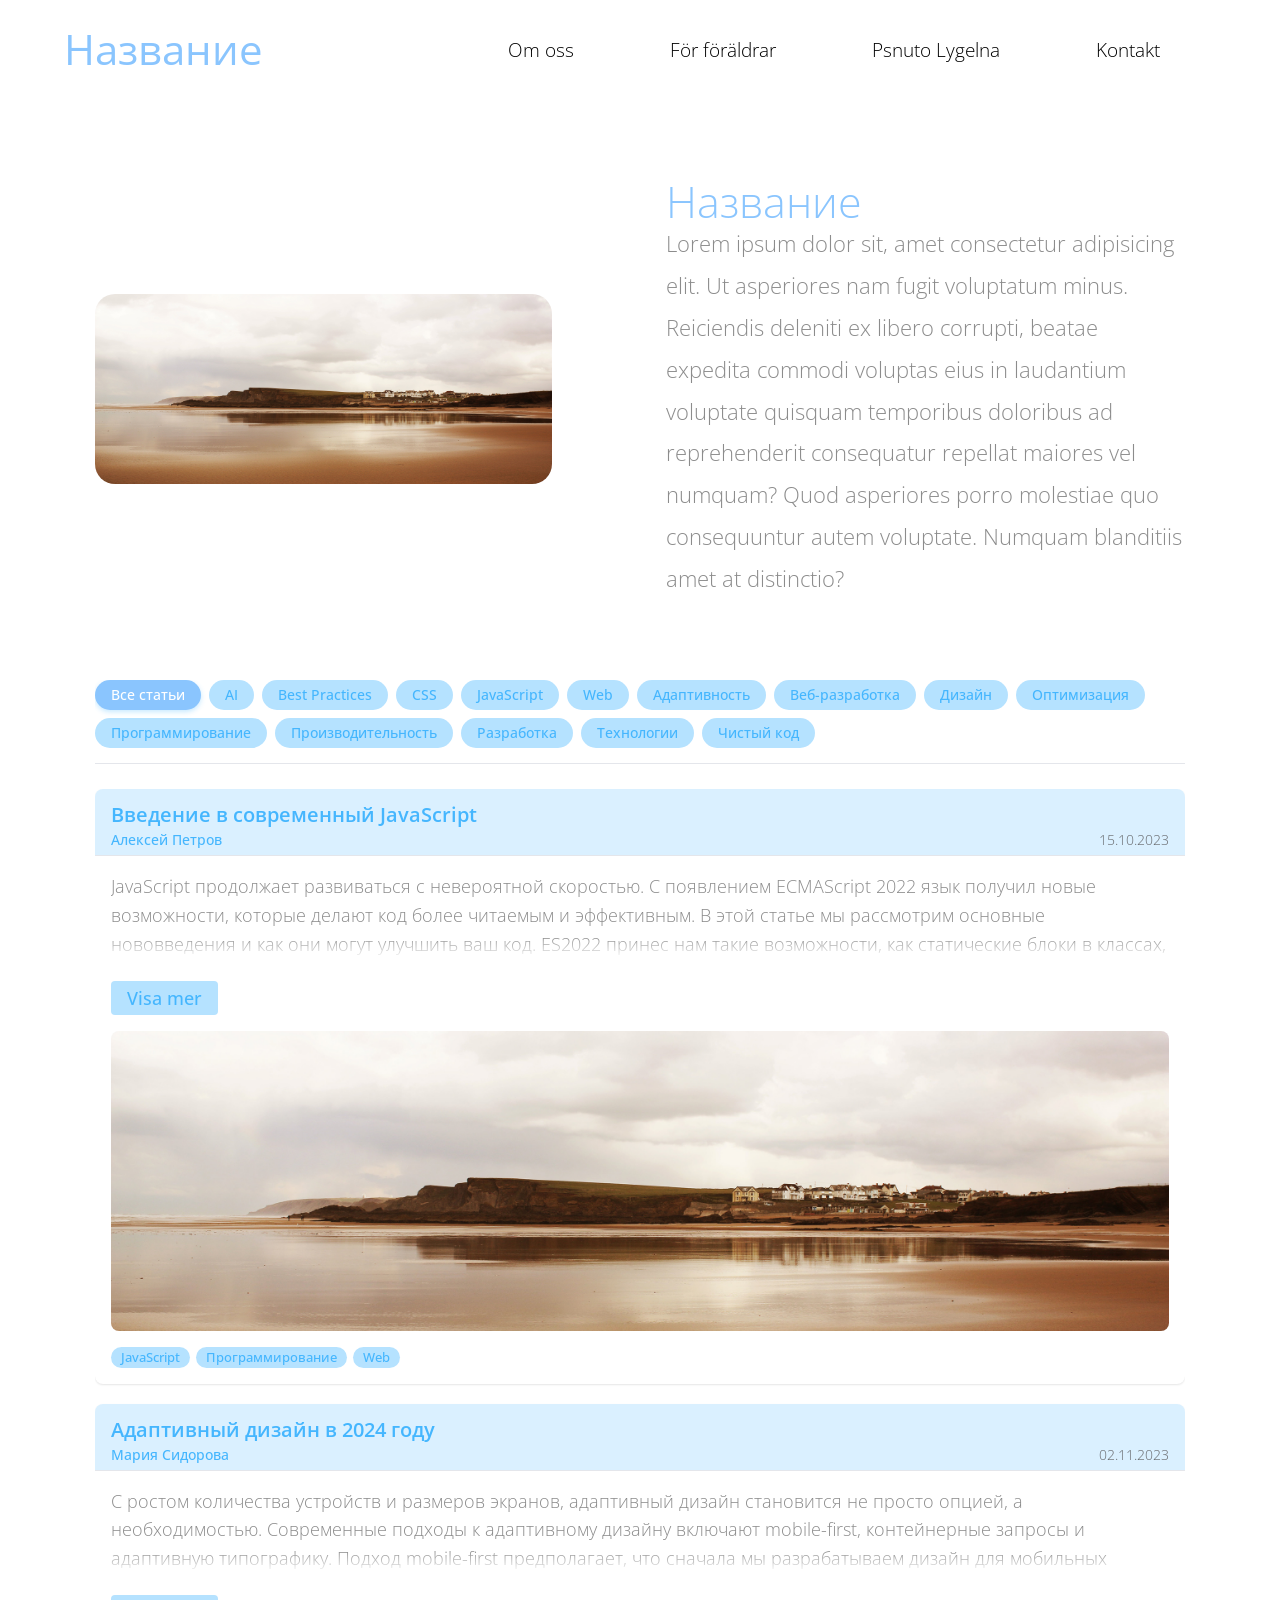
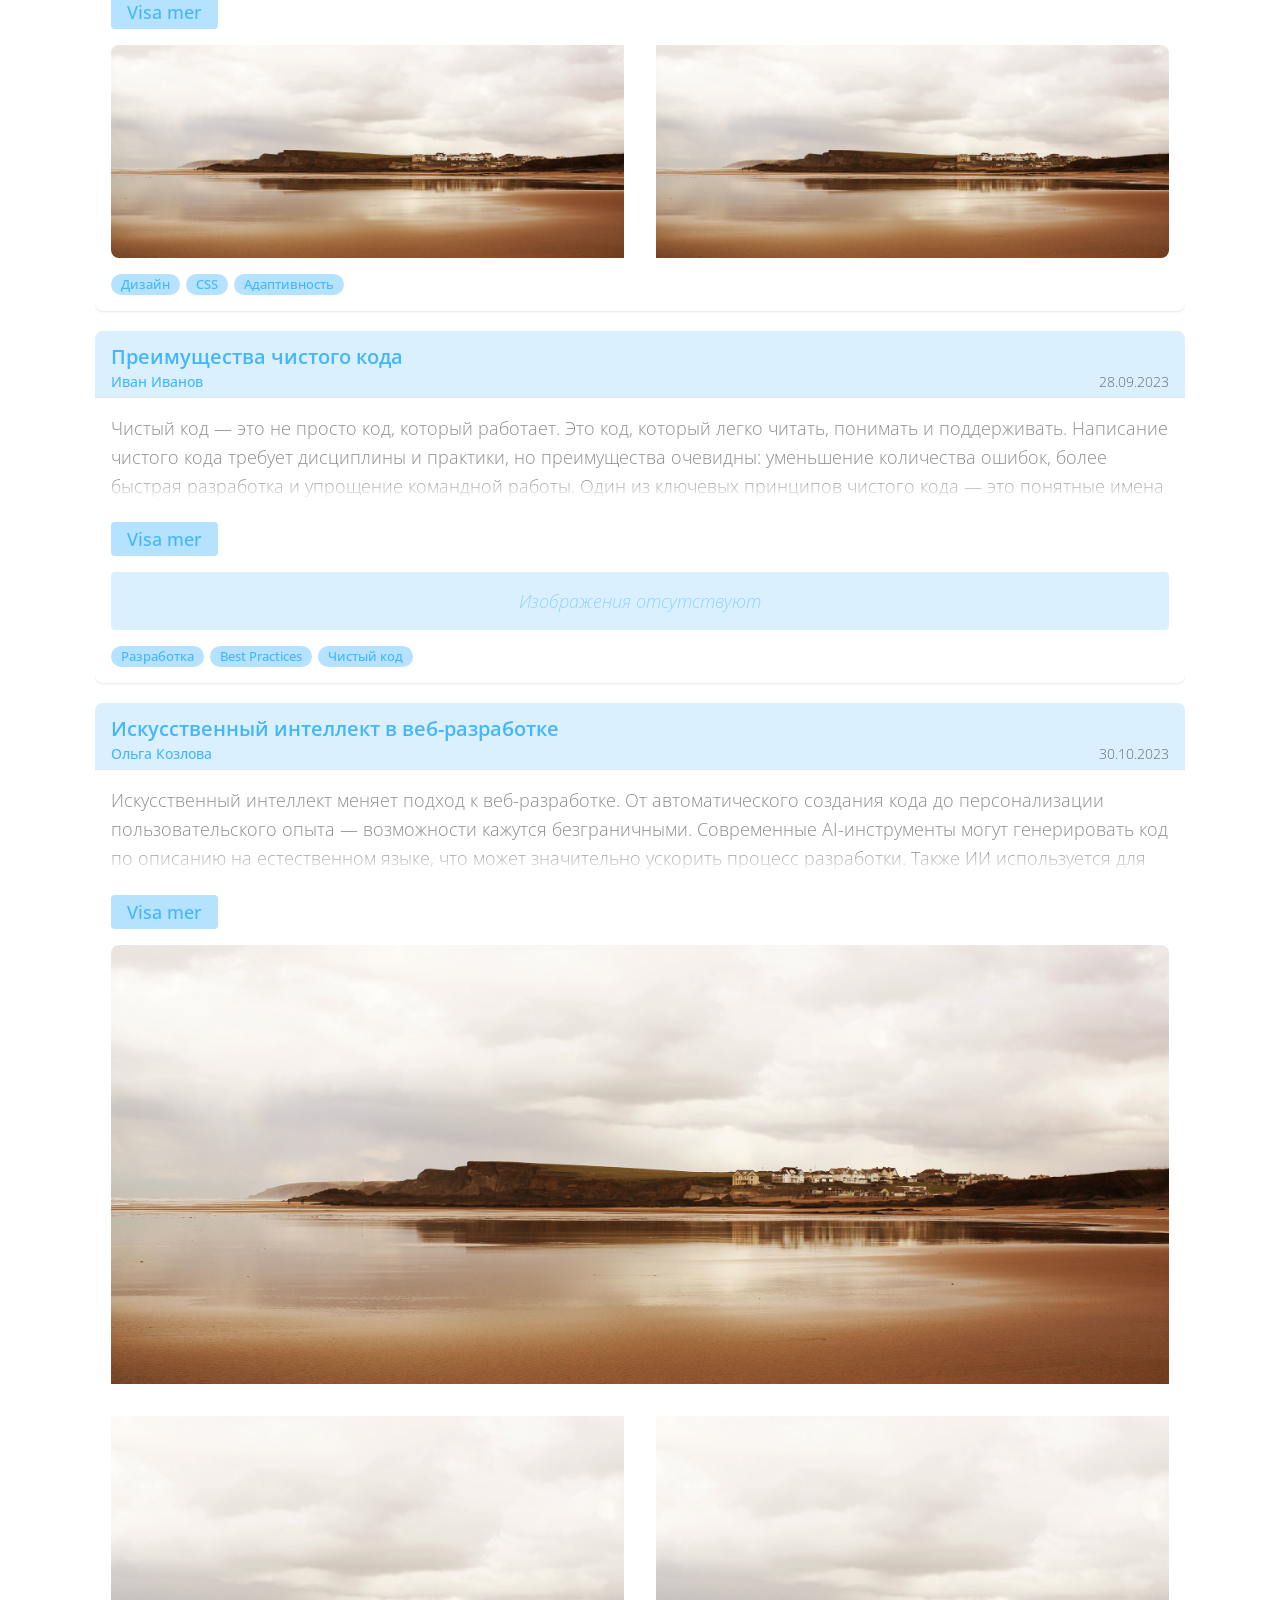
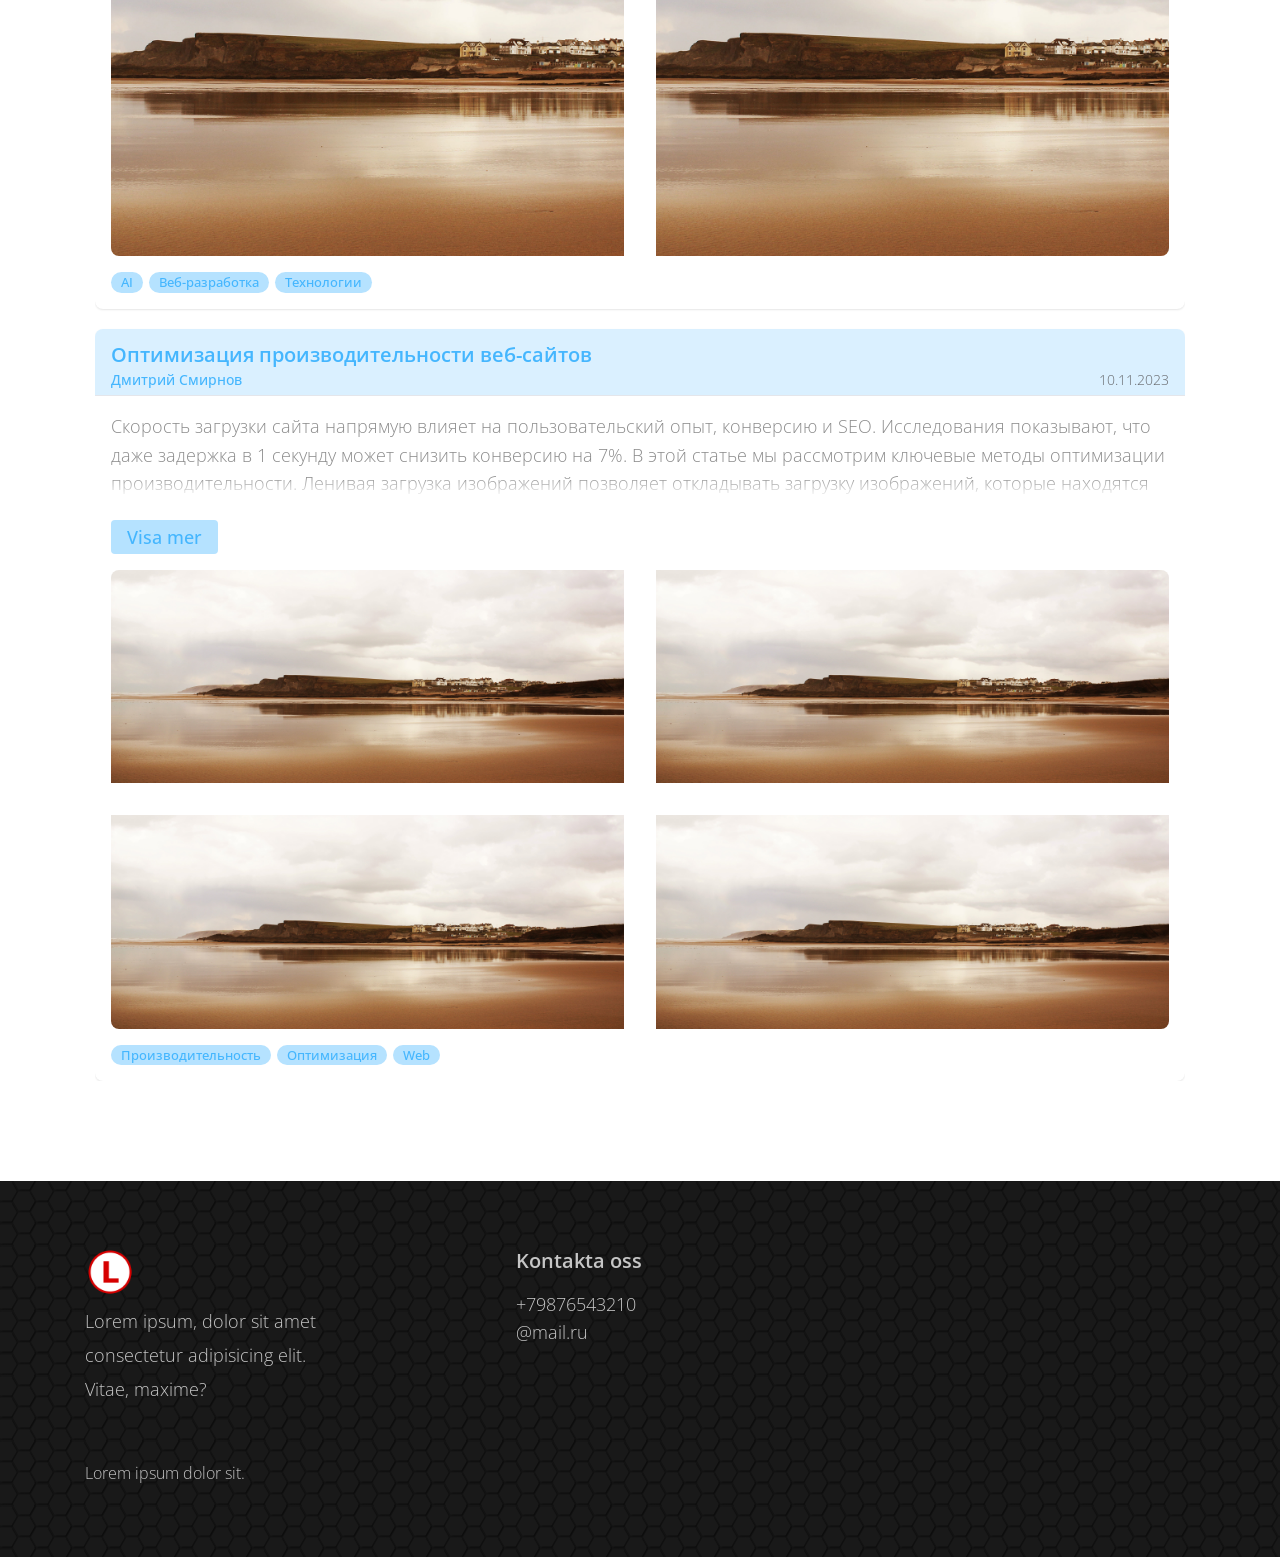
==== index.html @ af582776 "Initial commit" ====
<!DOCTYPE html>
<html lang="sv">
  <head>
    <meta charset="utf-8" />
    <meta http-equiv="X-UA-Compatible" content="IE=edge" />
    <meta name="viewport" content="width=device-width, initial-scale=1" />

    <title>Название</title>
    <link
      rel="apple-touch-icon"
      sizes="192x192"
      href="img/favicon/android-chrome-192x192.png"
    />
    <link
      rel="apple-touch-icon"
      sizes="512x512"
      href="img/favicon/favicon-512.png"
    />
    <link rel="apple-touch-icon" href="img/favicon/apple-touch-icon.png" />
    <link
      rel="icon"
      type="image/png"
      sizes="32x32"
      href="img/favicon/favicon-32x32.png"
    />
    <link
      rel="icon"
      type="image/png"
      sizes="16x16"
      href="img/favicon/favicon-16x16.png"
    />
    <link rel="icon" type="image/x-icon" href="img/favicon/favicon.ico" />
    <link rel="manifest" href="img/favicon/site.webmanifest" />
    <link rel="icon" href="img/favicon/favicon-512.png" />
    <meta name="msapplication-TileColor" content="#ffffff" />
    <meta name="theme-color" content="#ffffff" />
    <!-- load stylesheets -->
    <link
      rel="stylesheet"
      href="https://fonts.googleapis.com/css?family=Open+Sans:300,400"
    />
    <!-- Google web font "Open Sans" -->
    <link rel="stylesheet" href="css/bootstrap.min.css" />
    <!-- Bootstrap style -->
    <link rel="stylesheet" href="css/reset.css" />
    <link rel="stylesheet" href="css/templatemo-style.css" />
    <link rel="stylesheet" href="css/style.css" />
    <!-- Templatemo style -->
  </head>

  <body>
    <div class="tm-header">
      <div class="container-fluid">
        <div class="tm-header-inner">
          <a href="index.html" class="navbar-brand tm-site-name">Название</a>

          <!-- navbar -->
          <nav class="navbar tm-main-nav">
            <button
              class="navbar-toggler hidden-md-up"
              type="button"
              data-toggle="collapse"
              data-target="#tmNavbar"
            >
              &#9776;
            </button>

            <div class="collapse navbar-toggleable-sm" id="tmNavbar">
              <ul class="nav navbar-nav">
                
                <li class="nav-item">
                  <a href="Om_oss.html" class="nav-link">Om oss</a>
                </li>
                <li class="nav-item">
                  <a href="For_foraldrar.html" class="nav-link"
                    >För föräldrar</a
                  >
                </li>
                <li class="nav-item">
                  <a href="Psnuto_Lygelna.html" class="nav-link"
                    >Psnuto Lygelna</a
                  >
                </li>
                <li class="nav-item">
                  <a href="contact.html" class="nav-link">Kontakt</a>
                </li>
              </ul>
            </div>
          </nav>
        </div>
      </div>
    </div>

    <section class="tm-section">
      <div class="container-fluid">
        <div class="nem-wrapper">
          <div class="hero__inner">
            <div class="hero__img">
              <img src="img/tm-home-img.jpg" alt="" />
            </div>
            <div class="hero__content">
              <h1 class="hero__title">Название</h1>
              <p class="hero__text">
                Lorem ipsum dolor sit, amet consectetur adipisicing elit. Ut
                asperiores nam fugit voluptatum minus. Reiciendis deleniti ex
                libero corrupti, beatae expedita commodi voluptas eius in
                laudantium voluptate quisquam temporibus doloribus ad
                reprehenderit consequatur repellat maiores vel numquam? Quod
                asperiores porro molestiae quo consequuntur autem voluptate.
                Numquam blanditiis amet at distinctio?
              </p>
            </div>
          </div>
          <div class="tags-filter">
            <div class="tags-container" id="tagsContainer">
              <!-- Теги будут вставлены здесь -->
            </div>
          </div>
          <div
            id="activeFilterInfo"
            class="active-filter-info"
            style="display: none"
          >
            <span
              >Показаны статьи с тегом: <strong id="activeTagName"></strong
            ></span>
            <button class="clear-filter-btn" onclick="clearFilter()">
              Сбросить фильтр
            </button>
          </div>
          <div id="articlesContainer" class="articles-container"></div>
        </div>
      </div>
    </section>

    <footer class="footer" id="footer">
      <div class="container">
        <div class="footer__body">
          <div class="footer__col">
            <a class="footer__logo logo" href="#">
              <img src="img/favicon/favicon-512.png" width="50" alt="Логотип" />
            </a>
            <p class="footer__text">
              Lorem ipsum, dolor sit amet consectetur adipisicing elit. Vitae,
              maxime?
            </p>
          </div>

          <div class="footer__col">
            <h6 class="footer__title">Kontakta oss</h6>
            <ul class="footer__list">
              <li class="footer__item">
                <a class="footer__link" href="tel:+7">+79876543210</a>
              </li>
              <li class="footer__item">
                <a class="footer__link" href="mailto:@mail.ru"> @mail.ru</a>
              </li>
            </ul>
          </div>
        </div>
        <div class="footer__bottom">
          <div class="footer__copy">Lorem ipsum dolor sit.</div>
        </div>
      </div>
    </footer>

    <!-- load JS files -->
    <script src="js/jquery-1.11.3.min.js"></script>
    <!-- jQuery (https://jquery.com/download/) -->
    <script src="https://www.atlasestateagents.co.uk/javascript/tether.min.js"></script>
    <!-- Tether for Bootstrap, http://stackoverflow.com/questions/34567939/how-to-fix-the-error-error-bootstrap-tooltips-require-tether-http-github-h -->
    <script src="js/bootstrap.min.js"></script>
    <!-- Bootstrap (http://v4-alpha.getbootstrap.com/) -->
    <script src="js/app.js"></script>
  </body>
</html>
---- css/templatemo-style.css ----
/* 

Classic Template

http://www.templatemo.com/tm-488-classic

-----------------------------*/

body {
  color: #8c8c8c;
  font-family: "Open Sans", Helvetica, Arial, sans-serif;
  font-size: 18px;
  font-weight: 300;
  overflow-x: hidden;
}

a,
button {
  transition: all 0.3s ease;
}
a:hover,
a:focus {
  text-decoration: none;
  outline: none;
}

h2 {
  font-size: 2.2rem;
}
.tm-thin-font {
  font-weight: 300;
}

.container-fluid {
  margin-left: auto;
  margin-right: auto;
  max-width: 1390px;
  overflow-x: hidden;
}

@media (max-width: 1390px) {
  .container-fluid {
    padding-left: 5%;
    padding-right: 5%;
  }
}

.tm-header-inner {
  display: -webkit-flex;
  display: -ms-flexbox;
  display: flex;
  -webkit-align-items: center;
  -ms-flex-align: center;
  align-items: center;
  -webkit-justify-content: space-between;
  -ms-flex-pack: justify;
  justify-content: space-between;
  height: 100px;
}

.tm-site-name {
  color: #8ac5fe;
  display: block;
  font-size: 2.6rem;
  font-weight: 400;
}

.tm-main-nav {
  font-size: 1.2rem;
}

.navbar-nav .nav-link {
  border-radius: 6px;
  color: black;
  padding: 10px 40px;
}

.nav-item.active .nav-link,
.nav-link:hover,
.nav-link:focus {
  color: white;
  background-color: #8ac5fe;
}

.tm-gold-text {
  color: #8ac5fe;
}

.tm-section {
  padding-top: 80px;
  padding-bottom: 100px;
}

.tm-home-img-container {
  background-image: url("../img/tm-home-img.jpg");
  background-size: auto;
  background-position: center;
  background-repeat: no-repeat;
  height: 500px;
}

.tm-about-img-container {
  background-image: url("../img/tm-about-img.jpg");
}
.tm-blog-img-container {
  background-image: url("../img/tm-blog-img.jpg");
}
.tm-contact-img-container {
  background-image: url("../img/tm-contact-img.jpg");
}

.tm-about-img-container,
.tm-blog-img-container,
.tm-contact-img-container {
  background-size: auto 200px;
  background-position: center;
  background-repeat: no-repeat;
  height: 200px;
}

.tm-title {
  margin-bottom: 1rem;
  line-height: 1.4;
}

.tm-subtitle {
  font-size: 1.4rem;
  max-width: 800px;
  margin: 0 auto 80px;
}

.tm-content-box {
  max-width: 310px;
  margin: 0 auto;
}

h3 {
  font-size: 1.65rem;
}
h4 {
  font-size: 1.4rem;
  line-height: 1.6;
}

.tm-btn {
  color: white;
  background-color: #8ac5fe;
  border: none;
  border-radius: 5px;
  display: inline-block;
  padding: 10px 30px;
}

.tm-btn:hover,
.tm-btn:focus {
  background-color: #45b6fe;
  color: white;
  outline: none;
}

.tm-btn-gray {
  background-color: #666666;
}
.tm-btn-gray:hover,
.tm-btn-gray:focus {
  background-color: #515050;
}

.tm-margin-b-15 {
  margin-bottom: 15px;
}
.tm-margin-b-20 {
  margin-bottom: 20px;
}
.tm-margin-b-30 {
  margin-bottom: 30px;
}
.tm-margin-b-40 {
  margin-bottom: 40px;
}
.tm-margin-t-big {
  margin-top: 90px;
}
.tm-margin-t-mid {
  margin-top: 60px;
}
.tm-margin-t-small {
  margin-top: 30px;
}

.tm-text-link {
  color: #b5e2ff;
  line-height: 2.8;
  text-decoration: underline;
}
.tm-overflow-auto {
  overflow: auto;
}
.tm-small-font {
  font-size: 1rem;
}
.tm-related-post {
  margin-bottom: 40px;
}
.tm-related-post:last-child {
  margin-bottom: 0;
}
.media-left {
  padding-right: 25px;
}
.media-body {
  border-bottom: 1px solid #ccc;
  padding-bottom: 25px;
}

.tm-media-description {
  margin-bottom: 0;
}

.tm-2-col-right {
  padding-left: 20px;
}

.tm-footer {
  color: #c6c6c6;
  background-color: #191919;
  background-image: url("../img/classic-pattern-bg.png");
  font-size: 1rem;
  padding-top: 40px;
  padding-bottom: 20px;
}

.tm-footer-links-container {
  padding-left: 10px;
}

.tm-footer-link {
  color: #8fd3fe;
  line-height: 2.8;
  text-decoration: underline;
}

.tm-footer-link:hover,
.tm-footer-link:focus {
  color: #8fd3fe;
  text-decoration: none;
}
.tm-footer-thumbnail {
  margin-bottom: 5px;
}

.tm-copyright-text {
  color: #999999;
  margin-bottom: 0;
}

hr {
  border-top: 1px solid #cccccc;
}
p {
  line-height: 1.9;
}

.tm-gray-bg {
  background-color: #cccccc;
  color: black;
  padding: 30px 20px 20px;
}
.tm-footer-content-box-title {
  margin-bottom: 30px;
}

.tm-img-post {
  margin-bottom: 30px;
}

.tm-aside-r {
  padding-left: 30px;
}

.form-control {
  border-radius: 0;
  font-size: 1.1rem;
  padding: 0.75rem 1rem;
}

.form-control:focus {
  border-color: #8ac5fe;
}

.tm-form-description {
  margin-top: 10px;
}
.tm-contact-form {
  padding-top: 20px;
}

#google-map {
  height: 333px;
  width: 100%;
  margin-top: 40px;
}

.tm-contact-right {
  padding-left: 30px;
}
.tm-p-small {
  font-size: 1rem;
}

@media (max-width: 1199px) {
  .tm-2-col-left {
    padding-right: 0;
  }
  .tm-2-col-right {
    padding-left: 0;
  }
  .tm-text-link {
    line-height: 2.2;
  }
  .container-fluid {
    padding-left: 4%;
    padding-right: 4%;
  }
}

@media (max-width: 991px) {
  .tm-home-img-container {
    background: none;
    height: auto;
  }

  .tm-subtitle {
    margin-bottom: 40px;
  }

  #tmNavbar .navbar-nav .nav-link {
    padding: 10px 25px;
  }
  .media {
    max-width: 240px;
  }
  .media-left {
    display: block;
    margin-bottom: 20px;
  }

  .tm-content-box {
    margin-bottom: 50px;
  }
  .tm-text-link {
    line-height: 2.4;
  }

  .tm-section {
    padding-top: 50px;
    padding-bottom: 60px;
  }

  .tm-2-col-left,
  .tm-2-col-right {
    margin: 0 auto;
    max-width: 660px;
  }

  .tm-margin-t-big {
    margin-top: 30px;
  }
  .media {
    max-width: 100%;
  }
  .media-left {
    display: table-cell;
    margin-bottom: 0;
  }

  .tm-footer-content-box {
    margin-bottom: 40px;
  }

  .tm-2-rows-md-swap {
    display: -webkit-flex;
    display: -ms-flexbox;
    display: flex;
    -webkit-flex-direction: column;
    -ms-flex-direction: column;
    flex-direction: column;
  }

  .tm-2-rows-md-down-1 {
    -webkit-order: 1;
    -ms-flex-order: 1;
    order: 1;
  }
  .tm-2-rows-md-down-2 {
    -webkit-order: 2;
    -ms-flex-order: 2;
    order: 2;
    margin-bottom: 0;
    margin-top: 30px;
  }

  .tm-contact-right {
    padding-left: 15px;
    padding-top: 40px;
  }
}

@media (max-width: 897px) {
  .tm-btn {
    padding: 10px 15px;
    font-size: 1rem;
  }
}

@media (max-width: 767px) {
  .tm-main-nav {
    position: fixed;
    right: 0;
    top: 21px;
    z-index: 1000;
  }
  #tmNavbar .navbar-nav .nav-item {
    float: none;
  }
  #tmNavbar .navbar-nav .nav-link {
    padding: 10px 35px;
  }
  #tmNavbar {
    background: white;
    border-radius: 6px;
  }
  #tmNavbar .navbar-nav .nav-item + .nav-item {
    margin-left: 0;
  }
  .navbar-toggler {
    background: white;
    border-color: #8ac5fe;
    color: #8ac5fe;
    display: block;
    margin-left: auto;
    margin-right: 0;
  }
  .navbar-toggler:focus {
    outline: none;
  }
  .tm-content-box {
    margin-bottom: 50px;
  }

  .tm-2-col-left {
    padding-right: 0;
    max-width: 660px;
  }

  .tm-2-col-right {
    padding-left: 0;
  }
  .tm-margin-b-40 {
    margin-bottom: 25px;
  }

  .tm-copyright-text {
    padding-top: 0;
  }
  .tm-gray-bg {
    padding: 20px 20px 10px;
  }
  .tm-footer {
    padding-bottom: 15px;
  }

  .tm-2-rows-sm-swap {
    display: -webkit-flex;
    display: -ms-flexbox;
    display: flex;
    -webkit-flex-direction: column;
    -ms-flex-direction: column;
    flex-direction: column;
  }

  .tm-2-rows-sm-down-1 {
    -webkit-order: 1;
    -ms-flex-order: 1;
    order: 1;
  }
  .tm-2-rows-sm-down-2 {
    -webkit-order: 2;
    -ms-flex-order: 2;
    order: 2;
    margin-bottom: 0;
    margin-top: 30px;
  }

  .tm-sm-m-b {
    margin-bottom: 20px;
  }
  .tm-aside-r {
    padding-left: 15px;
  }
  .tm-aside-container {
    max-width: 310px;
    margin: 0 auto;
  }

  .tm-blog-post {
    padding-bottom: 10px;
  }
  .tm-content-box-contact {
    margin-top: 40px;
    margin-bottom: 0;
  }

  .tm-contact-row-related-posts {
    margin-top: 40px;
  }
}

@media (max-width: 543px) {
  .tm-footer-links-container {
    padding-left: 0;
  }
  .tm-xs-m-t {
    margin-top: 20px;
  }
  .tm-btn {
    padding: 10px 30px;
  }
}

@media (max-width: 510px) {
  .media {
    max-width: 240px;
  }
  .media-left {
    display: block;
    margin-bottom: 20px;
  }

  .tm-section {
    padding-top: 10%;
    padding-bottom: 10%;
  }

  .tm-subtitle {
    margin-bottom: 20px;
  }
  .tm-margin-b-40 {
    margin-bottom: 15px;
  }
  .tm-content-box {
    margin-bottom: 40px;
  }
  .tm-margin-t-mid {
    margin-top: 30px;
  }
  .tm-footer-content-box {
    margin-bottom: 40px;
  }
  .tm-footer-content-box-title {
    margin-bottom: 15px;
  }
  #google-map {
    margin-top: 25px;
  }
  .tm-map-section {
    margin-top: 50px;
  }

  .tm-contact-related-posts-container {
    max-width: 240px;
    margin-left: auto;
    margin-right: auto;
  }
}
---- css/style.css ----
:root {
  --color-primary: #45b6fe;
  --color-secondary: #8ac5fe;
  --color-accent: #8fd3fe;
  --color-light: #b5e2ff;
  --color-bg-light: #daf0ff;
  --text-color: #000;
  --bg-color: #fff;
  --border-color: #e4e6eb;
  --shadow: 0 1px 2px rgba(0, 0, 0, 0.1);
}

.tm-site-name:hover {
  color: #b5e2ff;
}

.articles-container {
  display: flex;
  max-width: 1090px;
  margin-left: auto;
  margin-right: auto;
  overflow-x: hidden;
  flex-direction: column;
  gap: 20px;
}

.article-card {
  background-color: var(--bg-color);
  border-radius: 8px;
  box-shadow: var(--shadow);
  overflow: hidden;
  transition: transform 0.2s, box-shadow 0.2s;
}

.article-card:hover {
  transform: translateY(-2px);
  box-shadow: 0 4px 12px rgba(0, 0, 0, 0.1);
}

.article-header {
  padding: 16px 16px 8px;
  background-color: var(--color-bg-light);
  border-bottom: 1px solid var(--border-color);
}

.article-title {
  font-size: 1.25rem;
  font-weight: 600;
  margin-bottom: 8px;
  color: var(--color-primary);
}

.article-meta {
  display: flex;
  align-items: center;
  color: #65676b;
  font-size: 0.875rem;
}

.article-author {
  font-weight: 500;
  color: var(--color-primary);
}

.article-date {
  margin-left: auto;
}

.article-content {
  padding: 16px;
}

.article-description {
  margin-bottom: 12px;
  line-height: 1.6;
}

.description-short {
  overflow: hidden;
  max-height: 4.8em;
  position: relative;
}

.description-short::after {
  content: "";
  position: absolute;
  bottom: 0;
  left: 0;
  right: 0;
  height: 1.2em;
  background: linear-gradient(to bottom, transparent, white);
}

.show-more-btn {
  background-color: var(--color-light);
  color: var(--color-primary);
  border: none;
  padding: 8px 16px;
  border-radius: 4px;
  cursor: pointer;
  font-weight: 500;
  margin-top: 10px;
  transition: background-color 0.2s;
}

.show-more-btn:hover {
  background-color: var(--color-accent);
  color: white;
}

.article-images {
  margin: 16px 0;
}

.images-grid {
  display: grid;
  gap: 2rem;
  border-radius: 8px;
  overflow: hidden;
}

.single-image img {
  width: 100%;
  height: auto;
  display: block;
  max-height: 300px;
  object-fit: cover;
}

.two-images {
  grid-template-columns: 1fr 1fr;
}

.three-images {
  grid-template-columns: 1fr 1fr;
  grid-template-rows: 1fr 1fr;
}

.three-images img:first-child {
  grid-column: 1 / 3;
}

.four-images {
  grid-template-columns: 1fr 1fr;
  grid-template-rows: 1fr 1fr;
}

.five-images {
  grid-template-columns: repeat(6, 1fr);
  grid-template-rows: 1fr 1fr;
}

.five-images img:first-child {
  grid-column: 1 / 4;
  grid-row: 1 / 3;
}

.five-images img:nth-child(2) {
  grid-column: 4 / 7;
}

.five-images img:nth-child(3) {
  grid-column: 4 / 5;
  grid-row: 2;
}

.five-images img:nth-child(4) {
  grid-column: 5 / 6;
  grid-row: 2;
}

.five-images img:nth-child(5) {
  grid-column: 6 / 7;
  grid-row: 2;
}

.article-images img {
  width: 100%;
  height: 100%;
  object-fit: cover;
  display: block;
}

.no-image {
  padding: 20px;
  text-align: center;
  background-color: var(--color-bg-light);
  color: var(--color-accent);
  font-style: italic;
  border-radius: 4px;
}

.article-tags {
  display: flex;
  flex-wrap: wrap;
  gap: 6px;
  margin-top: 12px;
}

.tag {
  background-color: var(--color-light);
  color: var(--color-primary);
  padding: 4px 10px;
  border-radius: 16px;
  font-size: 0.8rem;
  font-weight: 500;
}

.hero__inner {
  align-items: center;
  display: grid;
  row-gap: 1.875rem;
  margin-bottom: 5rem;
  margin-left: auto;
  margin-right: auto;
  max-width: 1090px;
  overflow-x: hidden;
}

@media (min-width: 61.99875rem) {
  .hero__inner {
    grid-template-columns: 1.1fr 1fr;
  }
}
.hero__img img {
  width: 80%;
  border-radius: 1.25rem;
}
.hero__title {
  color: #8ac5fe;
  font-size: 2.7125rem;
}

.hero__rules-title {
  color: #8ac5fe;
  font-size: 2.5125rem;
  margin-bottom: 2rem;
}
.answer__title {
  color: #8ac5fe;
  font-size: 2.5125rem;
  margin-bottom: 2rem;
}
@media (min-width: 76.25em) {
  .hero__text {
    font-size: 1.375rem;
  }
}

@media (min-width: 61.9375em) and (max-width: 76.25em) {
  @supports (
    font-size: clamp(1.25rem, 0.7090611354rem + 0.8733624454vw, 1.375rem)
  ) {
    .hero__text {
      font-size: clamp(1.25rem, 0.7090611354rem + 0.8733624454vw, 1.375rem);
    }
  }

  @supports not (
    font-size: clamp(1.25rem, 0.7090611354rem + 0.8733624454vw, 1.375rem)
  ) {
    .hero__text {
      font-size: calc(0.70906rem + 0.87336vw);
    }
  }
}

@media (min-width: 24.375em) and (max-width: 61.9375em) {
  @supports (
    font-size: clamp(1.125rem, 1.0438851913rem + 0.3327787022vw, 1.25rem)
  ) {
    .hero__text {
      font-size: clamp(1.125rem, 1.0438851913rem + 0.3327787022vw, 1.25rem);
    }
  }

  @supports not (
    font-size: clamp(1.125rem, 1.0438851913rem + 0.3327787022vw, 1.25rem)
  ) {
    .hero__text {
      font-size: calc(1.04389rem + 0.33278vw);
    }
  }
}

@media (max-width: 24.375em) {
  .hero__text {
    font-size: 1.125rem;
  }
}

@media (max-width: 61.99875rem) {
  .hero__text {
    margin-left: auto;
    margin-right: auto;
    max-width: 31.25rem;
    text-align: center;
  }
}

@media (max-width: 35.4375rem) {
  .hero__text {
    font-size: 3.6vw;
  }
}

.rules-list {
  counter-reset: rule-counter;
  list-style-type: none;
  padding-left: 0;
  max-width: 800px;
  width: 100%;
}

.rule-item {
  counter-increment: rule-counter;
  display: flex;
  margin-bottom: 15px;
  padding: 20px;
  border-radius: 12px;
  transition: all 0.3s ease;
  position: relative;
  overflow: hidden;
  box-shadow: 0 4px 12px rgba(0, 0, 0, 0.08);
  background: linear-gradient(135deg, currentColor 0%, currentColor 100%);
}

.rule-item::before {
  content: counter(rule-counter);
  position: absolute;
  top: -15px;
  left: -15px;
  font-size: 5.5rem;
  font-weight: 900;
  opacity: 0.12;
  line-height: 1;
  z-index: 0;
  color: inherit;
}

.rule-number {
  font-size: 1.8rem;
  font-weight: 700;
  min-width: 50px;
  height: 50px;
  display: flex;
  align-items: center;
  justify-content: center;
  border-radius: 50%;
  color: white;
  margin-right: 20px;
  flex-shrink: 0;
  position: relative;
  z-index: 1;
  box-shadow: 0 4px 8px rgba(0, 0, 0, 0.15);
}

.rule-content {
  flex-grow: 1;
  position: relative;
  z-index: 1;
}

.rule-title {
  font-size: 1.2rem;
  font-weight: 600;
  margin-bottom: 8px;
  color: #2c3e50;
}
.rule-item {
  color: #45b6fe;
  background: linear-gradient(135deg, #45b6fe15, #45b6fe05);
  border-left: 4px solid #45b6fe;
}
.rule-text {
  color: #444;
  font-size: 1rem;
  line-height: 1.5;
}

.rule-item:hover {
  transform: translateY(-3px);
  box-shadow: 0 8px 20px rgba(0, 0, 0, 0.12);
}

.rule-number {
  background-color: #45b6fe;
}

@media (max-width: 768px) {
  .rule-item {
    flex-direction: column;
    padding: 18px;
  }

  .rule-number {
    margin-right: 0;
    margin-bottom: 12px;
    align-self: flex-start;
    width: 45px;
    height: 45px;
    font-size: 1.5rem;
  }

  .rule-item::before {
    font-size: 4.5rem;
    top: -12px;
    left: -12px;
  }
}

@media (max-width: 480px) {
  .rule-item {
    padding: 15px;
    margin-bottom: 12px;
  }

  .rule-title {
    font-size: 1.1rem;
  }

  .rule-text {
    font-size: 0.95rem;
  }
}
.rules-container {
  margin-left: auto;
  margin-right: auto;
  max-width: 1090px;
  overflow-x: hidden;
  margin-bottom: 2rem;
}

.question {
  font-size: 1.7rem;
  cursor: pointer;
  padding: 15px;
  border-bottom: 1px solid #8ac5fe;
  position: relative;
}

.question::before {
  content: "+";
  position: absolute;
  right: 20px;
  top: 50%;
  transform: translateY(-50%);
  font-size: 24px;
  color: #777;
  transition: transform 0.3s ease;
}

.question.active::before {
  transform: rotate(45deg) translateY(-50%);
}

.answer {
  font-size: 1.4rem;
  display: none;
  padding: 15px;
  border-bottom: 1px solid #8ac5fe;
}

.footer {
  background-color: #191919;
  background-image: url("../img/classic-pattern-bg.png");
  color: #c6c6c6;
  line-height: 1.4;
  padding-bottom: 4.5rem;
}

@media (min-width: 76.25em) {
  .footer {
    padding-top: 4.125rem;
  }
}

@media (min-width: 24.375em) and (max-width: 76.25em) {
  @supports (
    padding-top: clamp(1.6875rem, 0.5421686747rem + 4.6987951807vw, 4.125rem)
  ) {
    .footer {
      padding-top: clamp(1.6875rem, 0.5421686747rem + 4.6987951807vw, 4.125rem);
    }
  }

  @supports not (
    padding-top: clamp(1.6875rem, 0.5421686747rem + 4.6987951807vw, 4.125rem)
  ) {
    .footer {
      padding-top: calc(0.54217rem + 4.6988vw);
    }
  }
}

@media (max-width: 24.375em) {
  .footer {
    padding-top: 1.6875rem;
  }
}

@media (max-width: 47.99875rem) {
  .footer {
    padding-bottom: 8.75rem;
  }
}

.footer__body {
  -moz-column-gap: 1.875rem;
  column-gap: 1.875rem;
  display: grid;
  grid-template-columns:
    minmax(auto, 15.3125rem) minmax(auto, max-content) minmax(auto, 11.25rem)
    minmax(auto, max-content);
  justify-content: space-between;
  margin-bottom: 3.5rem;
  row-gap: 2.5rem;
}

@media (max-width: 61.99875rem) {
  .footer__body {
    grid-template-columns: minmax(auto, max-content) minmax(auto, 11.25rem) minmax(
        auto,
        max-content
      );
  }
}

@media (max-width: 47.99875rem) {
  .footer__body {
    grid-template-columns: none;
    row-gap: 1.25rem;
  }
}

@media (max-width: 61.99875rem) {
  .footer__col:first-child {
    grid-column: 1/-1;
  }
}

@media (max-width: 47.99875rem) {
  .footer__col:first-child {
    align-items: center;
    display: flex;
    gap: 1.5rem;
    grid-column: auto;
    order: 1;
    padding-top: 0.625rem;
  }
}

.footer__logo {
  margin-bottom: 1.8125rem;
}

@media (max-width: 47.99875rem) {
  .footer__logo {
    margin-bottom: 0;
  }
}

.footer__text {
  max-width: 15.3125rem;
}

@media (max-width: 61.99875rem) {
  .footer__text {
    max-width: none;
  }
}

.footer__title {
  color: #c6c6c6;
  font-size: 1.25rem;
  font-weight: 600;
  margin-bottom: 1.25rem;
}

@media (min-width: 76.25em) {
  .footer__title {
    font-size: 1.25rem;
  }
}

@media (min-width: 24.375em) and (max-width: 76.25em) {
  @supports (
    font-size: clamp(1.125rem, 1.0662650602rem + 0.2409638554vw, 1.25rem)
  ) {
    .footer__title {
      font-size: clamp(1.125rem, 1.0662650602rem + 0.2409638554vw, 1.25rem);
    }
  }

  @supports not (
    font-size: clamp(1.125rem, 1.0662650602rem + 0.2409638554vw, 1.25rem)
  ) {
    .footer__title {
      font-size: calc(1.06627rem + 0.24096vw);
    }
  }
}

@media (max-width: 24.375em) {
  .footer__title {
    font-size: 1.125rem;
  }
}

.footer__list {
  line-height: 1.1;
}

@media (max-width: 47.99875rem) {
  .footer__list {
    display: flex;
    flex-wrap: wrap;
    row-gap: 0.625rem;
  }
}

@media (max-width: 47.99875rem) and (min-width: 48em) {
  .footer__list {
    -moz-column-gap: 3.125rem;
    column-gap: 3.125rem;
  }
}

@media (max-width: 47.99875rem) and (min-width: 24.375em) and (max-width: 48em) {
  @supports (
    (
        -moz-column-gap: clamp(1.25rem, -0.6845238095rem + 7.9365079365vw, 3.125rem)
      )
      or
      (column-gap: clamp(1.25rem, -0.6845238095rem + 7.9365079365vw, 3.125rem))
  ) {
    .footer__list {
      -moz-column-gap: clamp(
        1.25rem,
        -0.6845238095rem + 7.9365079365vw,
        3.125rem
      );
      column-gap: clamp(1.25rem, -0.6845238095rem + 7.9365079365vw, 3.125rem);
    }
  }

  @supports not (
    (
        -moz-column-gap: clamp(1.25rem, -0.6845238095rem + 7.9365079365vw, 3.125rem)
      )
      or
      (column-gap: clamp(1.25rem, -0.6845238095rem + 7.9365079365vw, 3.125rem))
  ) {
    .footer__list {
      -moz-column-gap: calc(-0.68452rem + 7.93651vw);
      column-gap: calc(-0.68452rem + 7.93651vw);
    }
  }
}

@media (max-width: 47.99875rem) and (max-width: 24.375em) {
  .footer__list {
    -moz-column-gap: 1.25rem;
    column-gap: 1.25rem;
  }
}

.footer__item:not(:last-child) {
  margin-bottom: 0.5rem;
}

.footer__link {
  transition: color 0.3;
  color: #c6c6c6;
}

@media (any-hover: hover) {
  .footer__link:hover {
    color: #b5e2ff;
  }
}

.footer__bottom {
  align-items: end;
  display: flex;
  gap: 1.875rem;
  justify-content: space-between;
}

.footer__copy {
  color: #c6c6c6;
  font-size: 1rem;
}

.footer__socials {
  align-items: center;
  display: flex;
  gap: 1.25rem;
}

@media (max-width: 31.24875rem) {
  .footer__socials {
    display: none;
  }
}

.header__social-dark-link {
  align-items: center;
  background: white;
  border-radius: 50%;
  display: none;
  height: 1.5625rem;
  justify-content: center;
  transition: background 0.3;
  width: 1.5625rem;
}

@media (any-hover: hover) {
  .header__social-dark-link:hover {
    background: #8fd3fe;
  }
}

.header__social-dark-link svg {
  max-width: 65%;
}

html,
body {
  height: 100%;
  margin: 0;
}

body {
  display: flex;
  flex-direction: column;
  min-height: 100vh;
}
footer {
  margin-top: auto;
}

.tags-filter {
  margin-bottom: 25px;
  padding-bottom: 15px;
  border-bottom: 1px solid var(--border-color);
}

.tags-container {
  display: flex;
  flex-wrap: wrap;
  gap: 10px;
}

.tag-filter {
  background-color: var(--color-light);
  color: var(--color-primary);
  border: none;
  padding: 8px 16px;
  border-radius: 20px;
  cursor: pointer;
  font-weight: 500;
  font-size: 0.9rem;
  transition: all 0.2s;
}

.tag-filter:hover {
  background-color: var(--color-accent);
  color: white;
  transform: translateY(-2px);
}

.tag-filter.active {
  background-color: var(--color-primary);
  color: white;
  box-shadow: 0 2px 5px rgba(69, 182, 254, 0.3);
}

.tag-filter.all-tags {
  background-color: var(--color-secondary);
}
.nem-wrapper{
  margin-left: auto;
  margin-right: auto;
  max-width: 1090px;
  overflow-x: hidden;
}
.active-filter-info {
  margin-left: auto;
  margin-right: auto;
  max-width: 1090px;
  overflow-x: hidden;
  margin-bottom: 15px;
  padding: 10px 15px;
  background-color: var(--color-bg-light);
  border-radius: 6px;
  font-size: 0.95rem;
  color: var(--color-primary);
  display: flex;
  justify-content: space-between;
  align-items: center;
}

.clear-filter-btn {
  background-color: var(--color-light);
  color: var(--color-primary);
  border: none;
  padding: 5px 12px;
  border-radius: 4px;
  cursor: pointer;
  font-size: 0.85rem;
}

.clear-filter-btn:hover {
  background-color: var(--color-accent);
  color: white;
}

.no-articles-message {
  text-align: center;
  padding: 40px 20px;
  color: #65676b;
  font-style: italic;
  background-color: var(--color-bg-light);
  border-radius: 8px;
  margin-top: 20px;
}

.tags-container {
    display: flex;
    flex-wrap: wrap; /* Позволяет тегам переноситься на новую строку */
    gap: 8px; /* Равномерные отступы между тегами */
    max-height: 160px; /* Ограничение высоты */
    overflow-y: auto; /* Вертикальная прокрутка при необходимости */
    white-space: nowrap; /* Запрещает перенос текста внутри тега */
    flex-shrink: 0; /* Запрещает сжатие тегов */
}

.tag-filter {
    white-space: nowrap; /* Текст тега не переносится */
    flex-shrink: 0; /* Тег не сжимается */
}

/* На мобильных: */
@media (max-width: 768px) {
    .tag-filter {
        padding: 6px 10px; /* Уменьшенные отступы */
        font-size: 0.75rem; /* Уменьшенный шрифт */
        border-radius: 16px; /* Меньшая закругленность */
    }
}

.tag {
    white-space: nowrap; /* Без переноса текста */
    flex-shrink: 0; /* Без сжатия */
}

/* На мобильных: */
@media (max-width: 768px) {
    .tag {
        padding: 3px 8px; /* Уменьшенные отступы */
        font-size: 0.7rem; /* Уменьшенный шрифт */
        border-radius: 12px; /* Меньшая закругленность */
    }
}

.tags-container {
    max-height: 120px; /* Ограничение высоты */
    overflow-y: auto; /* Вертикальная прокрутка */
}

/* Стилизация скроллбара: */
.tags-container::-webkit-scrollbar {
    width: 6px; /* Тонкий скроллбар */
    height: 6px;
}

.tags-container::-webkit-scrollbar-track {
    background: var(--color-bg-light);
    border-radius: 3px;
}

.tags-container::-webkit-scrollbar-thumb {
    background: var(--color-accent);
    border-radius: 3px;
}

/* На мобильных: */
@media (max-width: 768px) {
    .active-filter-info {
        flex-direction: column; /* Элементы в колонку */
        align-items: flex-start; /* Выравнивание по левому краю */
        gap: 8px; /* Отступ между элементами */
    }
    
    .clear-filter-btn {
        align-self: flex-end; /* Кнопка справа */
    }
}

@media (max-width: 768px) {
    .tag-filter {
        padding: 6px 10px; /* Было 8px 14px */
        font-size: 0.75rem; /* Было 0.85rem */
    }
    
    .tag {
        padding: 3px 8px; /* Было 4px 10px */
        font-size: 0.7rem; /* Было 0.75rem */
    }
}

@media (max-width: 480px) {
    .tag-filter {
        padding: 5px 8px; /* Еще меньше */
        font-size: 0.7rem; /* Еще меньше */
    }
    
    .tag {
        padding: 3px 8px; /* Еще меньше */
        font-size: 0.75rem; /* Еще меньше */
    }
}

/* На мобильных: */
@media (max-width: 768px) {
    .tags-container {
        gap: 6px; /* Было 8px */
    }
    
    .article-tags {
        gap: 4px; /* Было 6px */
    }
}

@media (max-width: 768px) {
    .tags-title {
        font-size: 1rem; /* Было 1.1rem */
    }
}

@media (max-width: 480px) {
    .tags-title {
        font-size: 0.95rem; /* Еще меньше */
    }
}
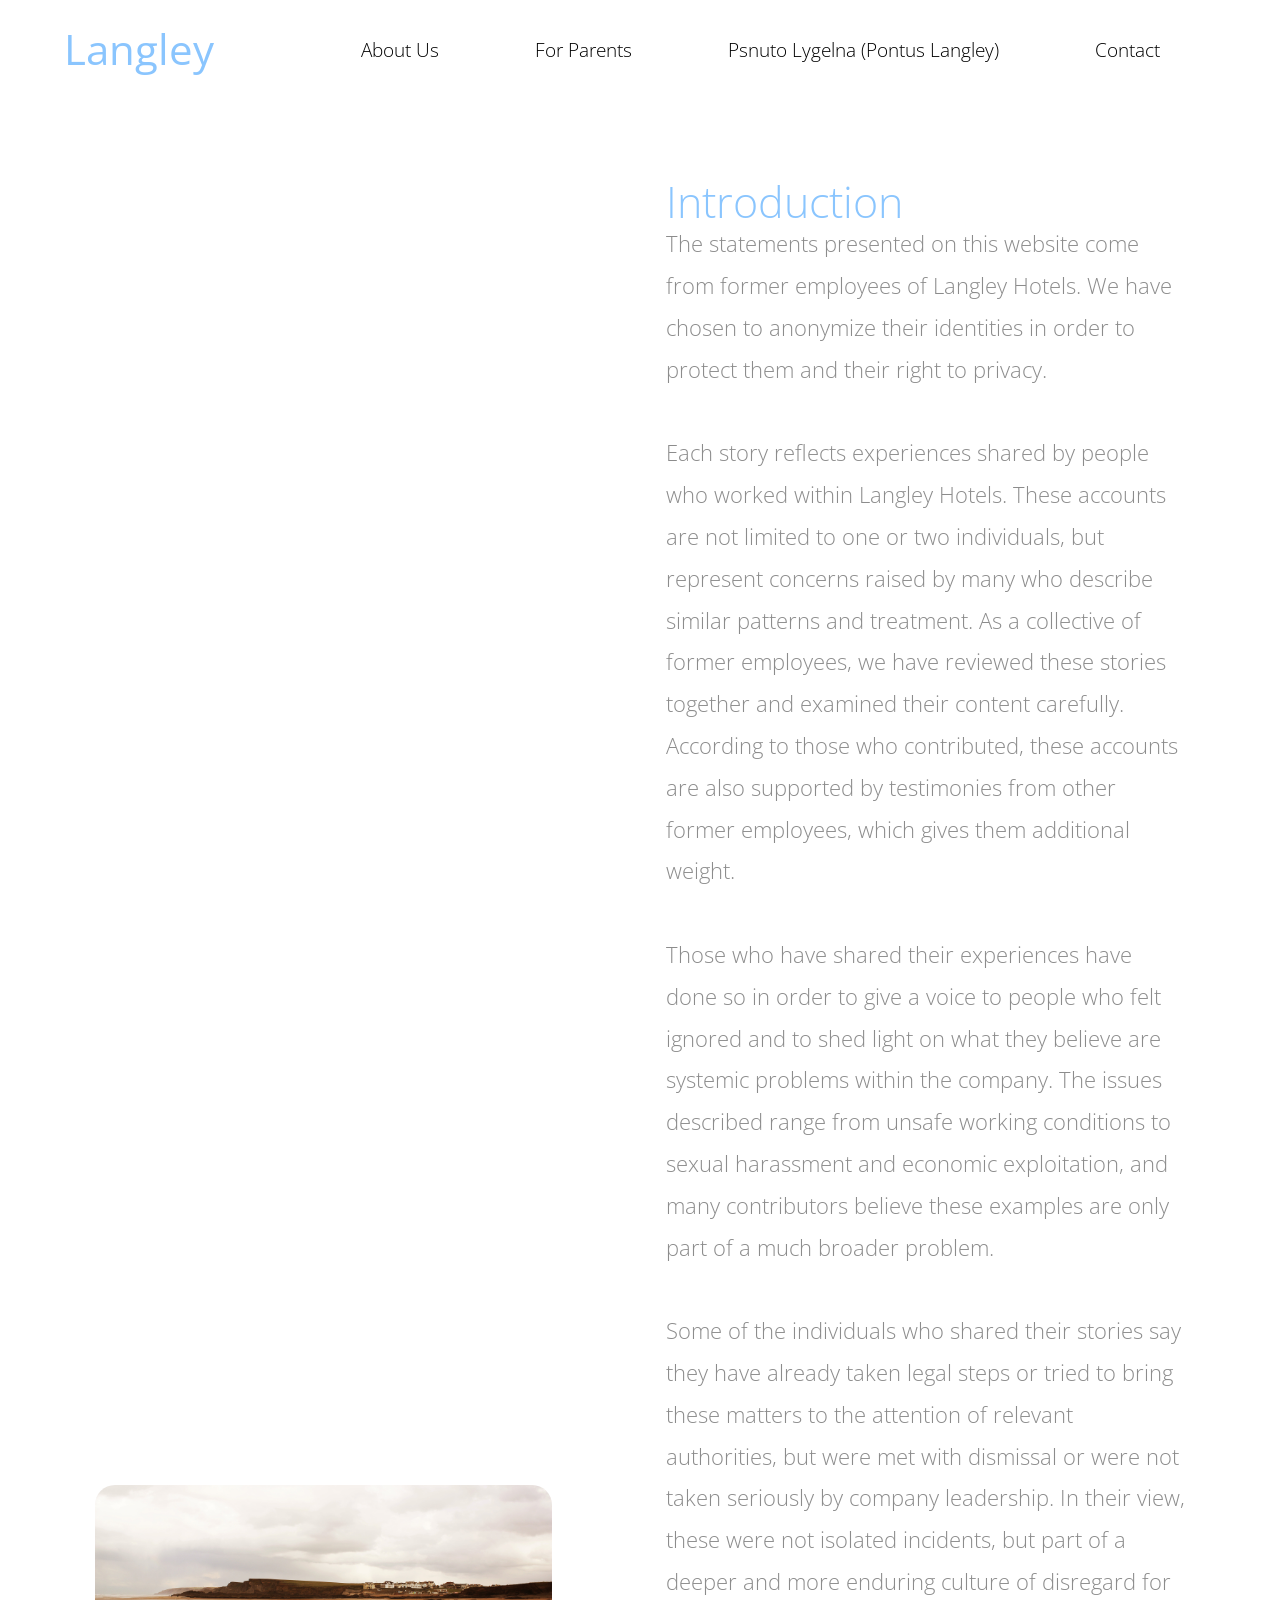
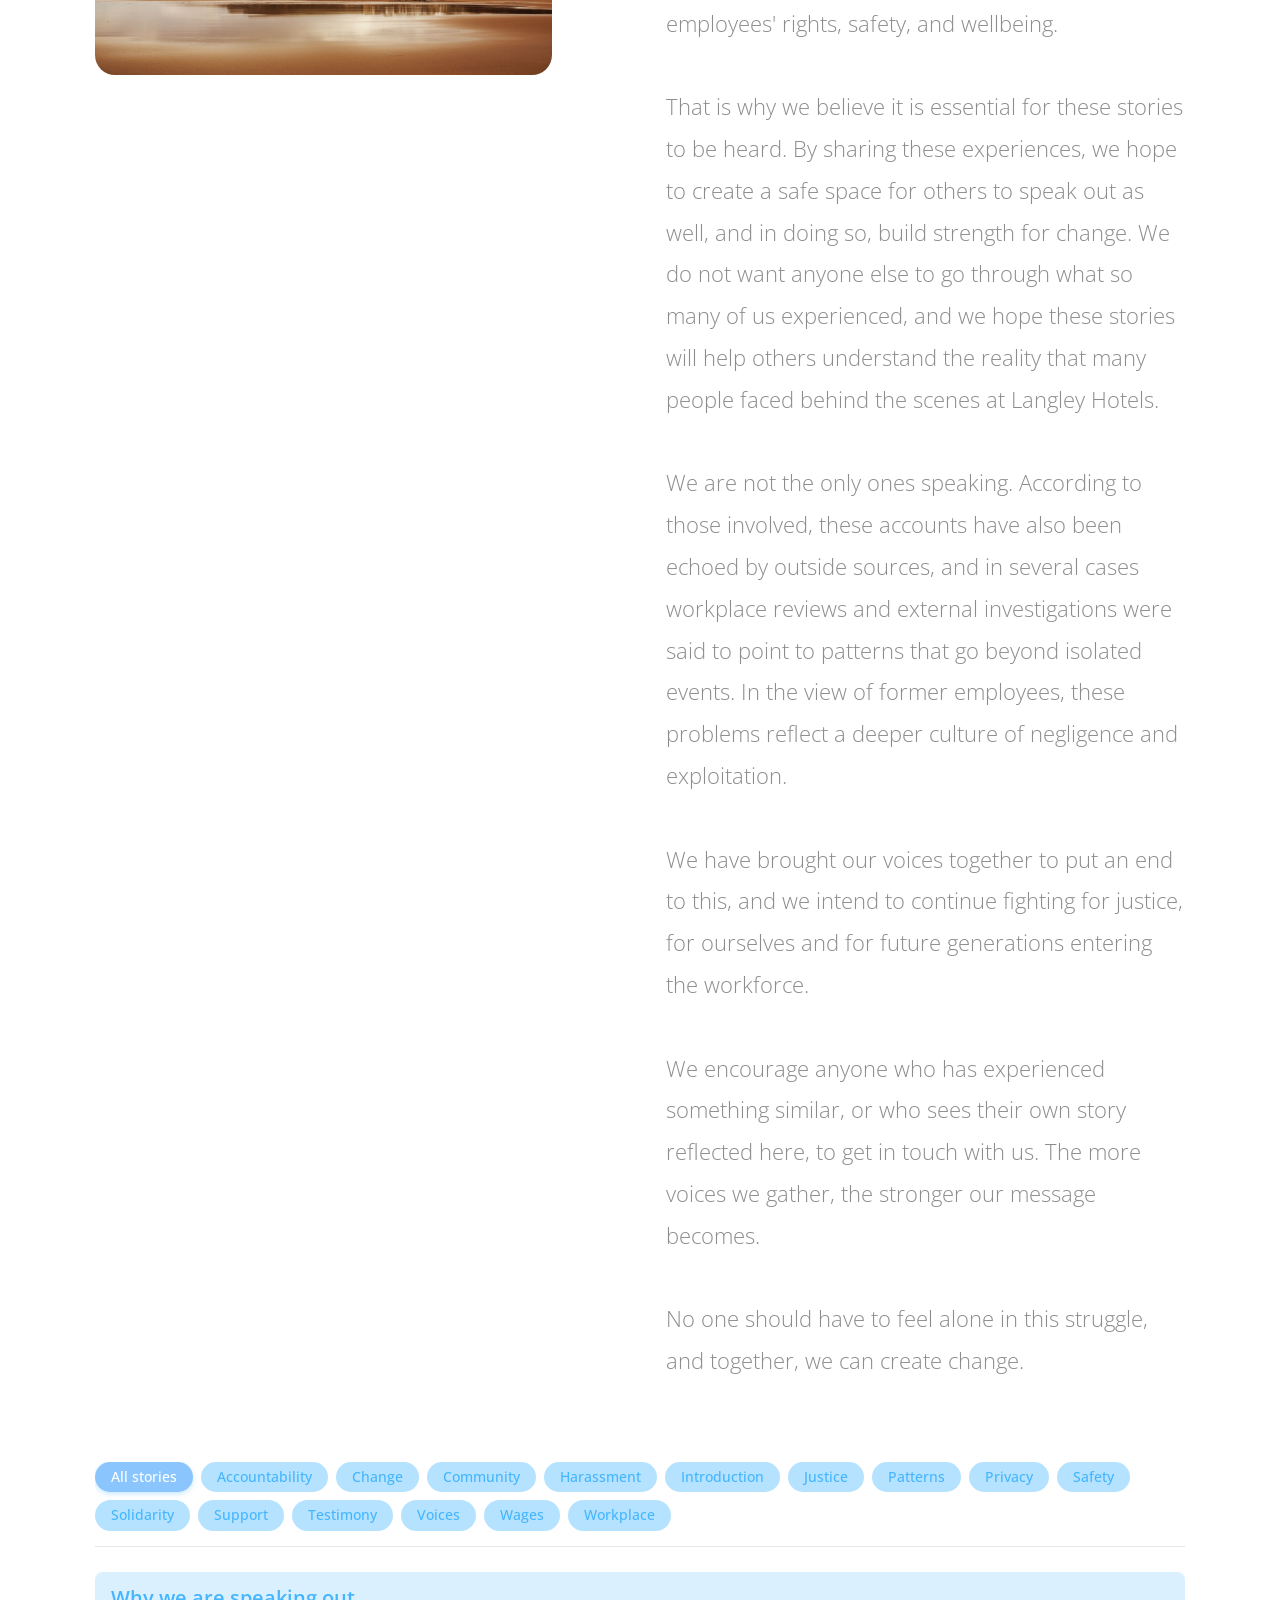
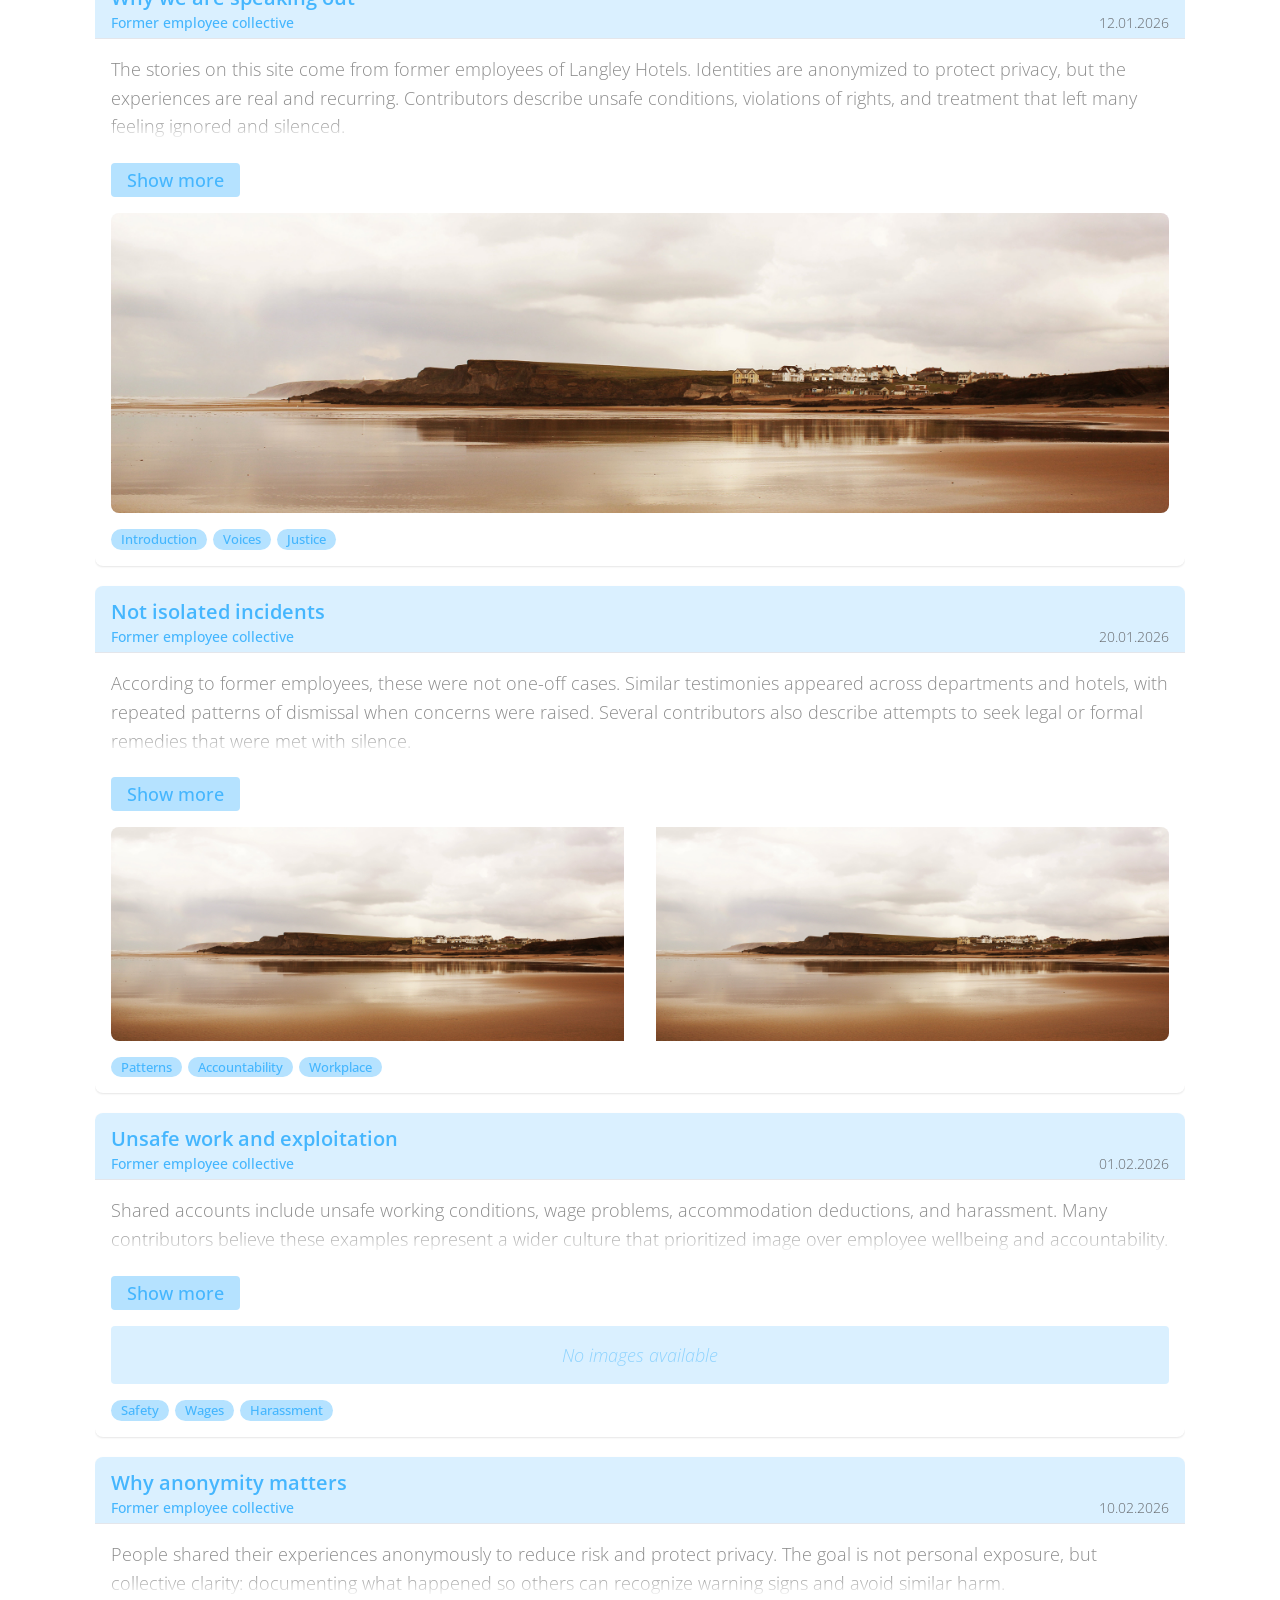
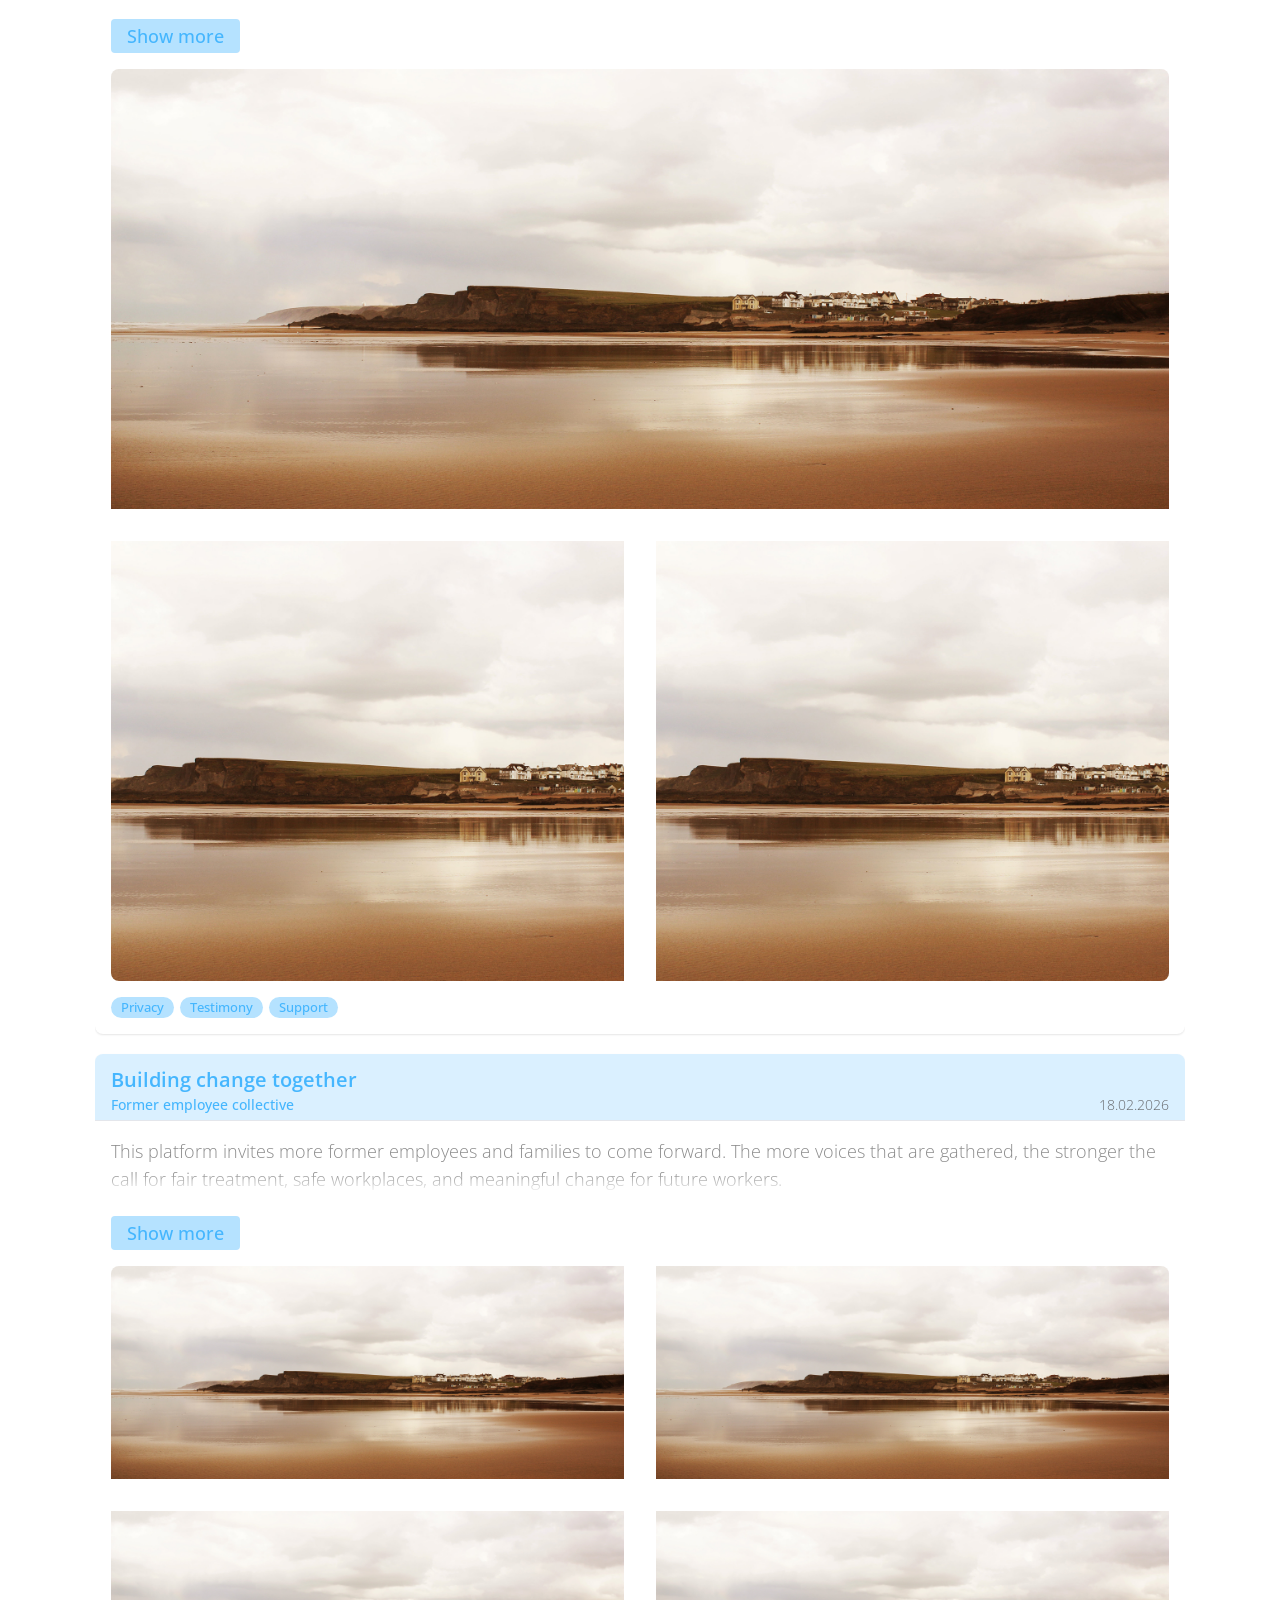
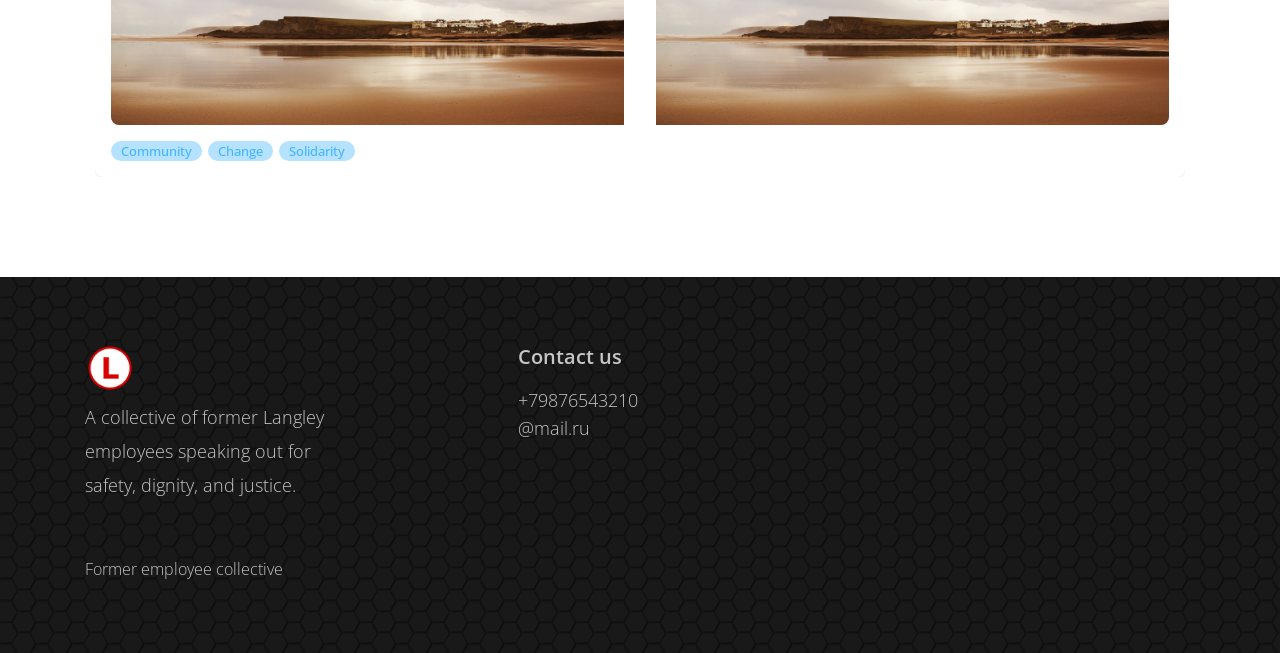
==== commit d6d2120d: "Initial commit - static one project" ====
--- a/index.html
+++ b/index.html
@@ -1,176 +1,128 @@
-<!DOCTYPE html>
-<html lang="sv">
-  <head>
-    <meta charset="utf-8" />
-    <meta http-equiv="X-UA-Compatible" content="IE=edge" />
-    <meta name="viewport" content="width=device-width, initial-scale=1" />
-
-    <title>Название</title>
-    <link
-      rel="apple-touch-icon"
-      sizes="192x192"
-      href="img/favicon/android-chrome-192x192.png"
-    />
-    <link
-      rel="apple-touch-icon"
-      sizes="512x512"
-      href="img/favicon/favicon-512.png"
-    />
-    <link rel="apple-touch-icon" href="img/favicon/apple-touch-icon.png" />
-    <link
-      rel="icon"
-      type="image/png"
-      sizes="32x32"
-      href="img/favicon/favicon-32x32.png"
-    />
-    <link
-      rel="icon"
-      type="image/png"
-      sizes="16x16"
-      href="img/favicon/favicon-16x16.png"
-    />
-    <link rel="icon" type="image/x-icon" href="img/favicon/favicon.ico" />
-    <link rel="manifest" href="img/favicon/site.webmanifest" />
-    <link rel="icon" href="img/favicon/favicon-512.png" />
-    <meta name="msapplication-TileColor" content="#ffffff" />
-    <meta name="theme-color" content="#ffffff" />
-    <!-- load stylesheets -->
-    <link
-      rel="stylesheet"
-      href="https://fonts.googleapis.com/css?family=Open+Sans:300,400"
-    />
-    <!-- Google web font "Open Sans" -->
-    <link rel="stylesheet" href="css/bootstrap.min.css" />
-    <!-- Bootstrap style -->
-    <link rel="stylesheet" href="css/reset.css" />
-    <link rel="stylesheet" href="css/templatemo-style.css" />
-    <link rel="stylesheet" href="css/style.css" />
-    <!-- Templatemo style -->
-  </head>
-
-  <body>
-    <div class="tm-header">
-      <div class="container-fluid">
-        <div class="tm-header-inner">
-          <a href="index.html" class="navbar-brand tm-site-name">Название</a>
-
-          <!-- navbar -->
-          <nav class="navbar tm-main-nav">
-            <button
-              class="navbar-toggler hidden-md-up"
-              type="button"
-              data-toggle="collapse"
-              data-target="#tmNavbar"
-            >
-              &#9776;
-            </button>
-
-            <div class="collapse navbar-toggleable-sm" id="tmNavbar">
-              <ul class="nav navbar-nav">
-                
-                <li class="nav-item">
-                  <a href="Om_oss.html" class="nav-link">Om oss</a>
-                </li>
-                <li class="nav-item">
-                  <a href="For_foraldrar.html" class="nav-link"
-                    >För föräldrar</a
-                  >
-                </li>
-                <li class="nav-item">
-                  <a href="Psnuto_Lygelna.html" class="nav-link"
-                    >Psnuto Lygelna</a
-                  >
-                </li>
-                <li class="nav-item">
-                  <a href="contact.html" class="nav-link">Kontakt</a>
-                </li>
-              </ul>
-            </div>
-          </nav>
-        </div>
-      </div>
-    </div>
-
-    <section class="tm-section">
-      <div class="container-fluid">
-        <div class="nem-wrapper">
-          <div class="hero__inner">
-            <div class="hero__img">
-              <img src="img/tm-home-img.jpg" alt="" />
-            </div>
-            <div class="hero__content">
-              <h1 class="hero__title">Название</h1>
-              <p class="hero__text">
-                Lorem ipsum dolor sit, amet consectetur adipisicing elit. Ut
-                asperiores nam fugit voluptatum minus. Reiciendis deleniti ex
-                libero corrupti, beatae expedita commodi voluptas eius in
-                laudantium voluptate quisquam temporibus doloribus ad
-                reprehenderit consequatur repellat maiores vel numquam? Quod
-                asperiores porro molestiae quo consequuntur autem voluptate.
-                Numquam blanditiis amet at distinctio?
-              </p>
-            </div>
-          </div>
-          <div class="tags-filter">
-            <div class="tags-container" id="tagsContainer">
-              <!-- Теги будут вставлены здесь -->
-            </div>
-          </div>
-          <div
-            id="activeFilterInfo"
-            class="active-filter-info"
-            style="display: none"
-          >
-            <span
-              >Показаны статьи с тегом: <strong id="activeTagName"></strong
-            ></span>
-            <button class="clear-filter-btn" onclick="clearFilter()">
-              Сбросить фильтр
-            </button>
-          </div>
-          <div id="articlesContainer" class="articles-container"></div>
-        </div>
-      </div>
-    </section>
-
-    <footer class="footer" id="footer">
-      <div class="container">
-        <div class="footer__body">
-          <div class="footer__col">
-            <a class="footer__logo logo" href="#">
-              <img src="img/favicon/favicon-512.png" width="50" alt="Логотип" />
-            </a>
-            <p class="footer__text">
-              Lorem ipsum, dolor sit amet consectetur adipisicing elit. Vitae,
-              maxime?
-            </p>
-          </div>
-
-          <div class="footer__col">
-            <h6 class="footer__title">Kontakta oss</h6>
-            <ul class="footer__list">
-              <li class="footer__item">
-                <a class="footer__link" href="tel:+7">+79876543210</a>
-              </li>
-              <li class="footer__item">
-                <a class="footer__link" href="mailto:@mail.ru"> @mail.ru</a>
-              </li>
-            </ul>
-          </div>
-        </div>
-        <div class="footer__bottom">
-          <div class="footer__copy">Lorem ipsum dolor sit.</div>
-        </div>
-      </div>
-    </footer>
-
-    <!-- load JS files -->
-    <script src="js/jquery-1.11.3.min.js"></script>
-    <!-- jQuery (https://jquery.com/download/) -->
-    <script src="https://www.atlasestateagents.co.uk/javascript/tether.min.js"></script>
-    <!-- Tether for Bootstrap, http://stackoverflow.com/questions/34567939/how-to-fix-the-error-error-bootstrap-tooltips-require-tether-http-github-h -->
-    <script src="js/bootstrap.min.js"></script>
-    <!-- Bootstrap (http://v4-alpha.getbootstrap.com/) -->
-    <script src="js/app.js"></script>
-  </body>
+﻿<!DOCTYPE html>
+<html lang="en">
+  <head>
+    <meta charset="utf-8" />
+    <meta http-equiv="X-UA-Compatible" content="IE=edge" />
+    <meta name="viewport" content="width=device-width, initial-scale=1" />
+
+    <title>Langley - Home</title>
+    <link rel="apple-touch-icon" sizes="192x192" href="img/favicon/android-chrome-192x192.png" />
+    <link rel="apple-touch-icon" sizes="512x512" href="img/favicon/favicon-512.png" />
+    <link rel="apple-touch-icon" href="img/favicon/apple-touch-icon.png" />
+    <link rel="icon" type="image/png" sizes="32x32" href="img/favicon/favicon-32x32.png" />
+    <link rel="icon" type="image/png" sizes="16x16" href="img/favicon/favicon-16x16.png" />
+    <link rel="icon" type="image/x-icon" href="img/favicon/favicon.ico" />
+    <link rel="manifest" href="img/favicon/site.webmanifest" />
+    <link rel="icon" href="img/favicon/favicon-512.png" />
+    <meta name="msapplication-TileColor" content="#ffffff" />
+    <meta name="theme-color" content="#ffffff" />
+    <link rel="stylesheet" href="https://fonts.googleapis.com/css?family=Open+Sans:300,400" />
+    <link rel="stylesheet" href="css/bootstrap.min.css" />
+    <link rel="stylesheet" href="css/reset.css" />
+    <link rel="stylesheet" href="css/templatemo-style.css" />
+    <link rel="stylesheet" href="css/style.css" />
+  </head>
+
+  <body>
+    <div class="tm-header">
+      <div class="container-fluid">
+        <div class="tm-header-inner">
+          <a href="index.html" class="navbar-brand tm-site-name">Langley</a>
+
+          <nav class="navbar tm-main-nav">
+            <button class="navbar-toggler hidden-md-up" type="button" data-toggle="collapse" data-target="#tmNavbar">
+              &#9776;
+            </button>
+
+            <div class="collapse navbar-toggleable-sm" id="tmNavbar">
+              <ul class="nav navbar-nav">
+                <li class="nav-item">
+                  <a href="Om_oss.html" class="nav-link">About Us</a>
+                </li>
+                <li class="nav-item">
+                  <a href="For_foraldrar.html" class="nav-link">For Parents</a>
+                </li>
+                <li class="nav-item">
+                  <a href="Psnuto_Lygelna.html" class="nav-link">Psnuto Lygelna (Pontus Langley)</a>
+                </li>
+                <li class="nav-item">
+                  <a href="contact.html" class="nav-link">Contact</a>
+                </li>
+              </ul>
+            </div>
+          </nav>
+        </div>
+      </div>
+    </div>
+
+    <section class="tm-section">
+      <div class="container-fluid">
+        <div class="nem-wrapper">
+          <div class="hero__inner">
+            <div class="hero__img">
+              <img src="img/tm-home-img.jpg" alt="Langley" />
+            </div>
+            <div class="hero__content">
+              <h1 class="hero__title">Introduction</h1>
+              <p class="hero__text">
+                The statements presented on this website come from former employees of Langley Hotels. We have chosen to anonymize their identities in order to protect them and their right to privacy.<br /><br />
+                Each story reflects experiences shared by people who worked within Langley Hotels. These accounts are not limited to one or two individuals, but represent concerns raised by many who describe similar patterns and treatment. As a collective of former employees, we have reviewed these stories together and examined their content carefully. According to those who contributed, these accounts are also supported by testimonies from other former employees, which gives them additional weight.<br /><br />
+                Those who have shared their experiences have done so in order to give a voice to people who felt ignored and to shed light on what they believe are systemic problems within the company. The issues described range from unsafe working conditions to sexual harassment and economic exploitation, and many contributors believe these examples are only part of a much broader problem.<br /><br />
+                Some of the individuals who shared their stories say they have already taken legal steps or tried to bring these matters to the attention of relevant authorities, but were met with dismissal or were not taken seriously by company leadership. In their view, these were not isolated incidents, but part of a deeper and more enduring culture of disregard for employees' rights, safety, and wellbeing.<br /><br />
+                That is why we believe it is essential for these stories to be heard. By sharing these experiences, we hope to create a safe space for others to speak out as well, and in doing so, build strength for change. We do not want anyone else to go through what so many of us experienced, and we hope these stories will help others understand the reality that many people faced behind the scenes at Langley Hotels.<br /><br />
+                We are not the only ones speaking. According to those involved, these accounts have also been echoed by outside sources, and in several cases workplace reviews and external investigations were said to point to patterns that go beyond isolated events. In the view of former employees, these problems reflect a deeper culture of negligence and exploitation.<br /><br />
+                We have brought our voices together to put an end to this, and we intend to continue fighting for justice, for ourselves and for future generations entering the workforce.<br /><br />
+                We encourage anyone who has experienced something similar, or who sees their own story reflected here, to get in touch with us. The more voices we gather, the stronger our message becomes.<br /><br />
+                No one should have to feel alone in this struggle, and together, we can create change.
+              </p>
+            </div>
+          </div>
+          <div class="tags-filter">
+            <div class="tags-container" id="tagsContainer"></div>
+          </div>
+          <div id="activeFilterInfo" class="active-filter-info" style="display: none">
+            <span>Showing stories tagged: <strong id="activeTagName"></strong></span>
+            <button class="clear-filter-btn" onclick="clearFilter()">Clear filter</button>
+          </div>
+          <div id="articlesContainer" class="articles-container"></div>
+        </div>
+      </div>
+    </section>
+
+    <footer class="footer" id="footer">
+      <div class="container">
+        <div class="footer__body">
+          <div class="footer__col">
+            <a class="footer__logo logo" href="#">
+              <img src="img/favicon/favicon-512.png" width="50" alt="Logo" />
+            </a>
+            <p class="footer__text">
+              A collective of former Langley employees speaking out for safety, dignity, and justice.
+            </p>
+          </div>
+
+          <div class="footer__col">
+            <h6 class="footer__title">Contact us</h6>
+            <ul class="footer__list">
+              <li class="footer__item">
+                <a class="footer__link" href="tel:+7">+79876543210</a>
+              </li>
+              <li class="footer__item">
+                <a class="footer__link" href="mailto:@mail.ru">@mail.ru</a>
+              </li>
+            </ul>
+          </div>
+        </div>
+        <div class="footer__bottom">
+          <div class="footer__copy">Former employee collective</div>
+        </div>
+      </div>
+    </footer>
+
+    <script src="js/jquery-1.11.3.min.js"></script>
+    <script src="https://www.atlasestateagents.co.uk/javascript/tether.min.js"></script>
+    <script src="js/bootstrap.min.js"></script>
+    <script src="js/i18n.js"></script>
+    <script src="js/app.js"></script>
+  </body>
 </html>
